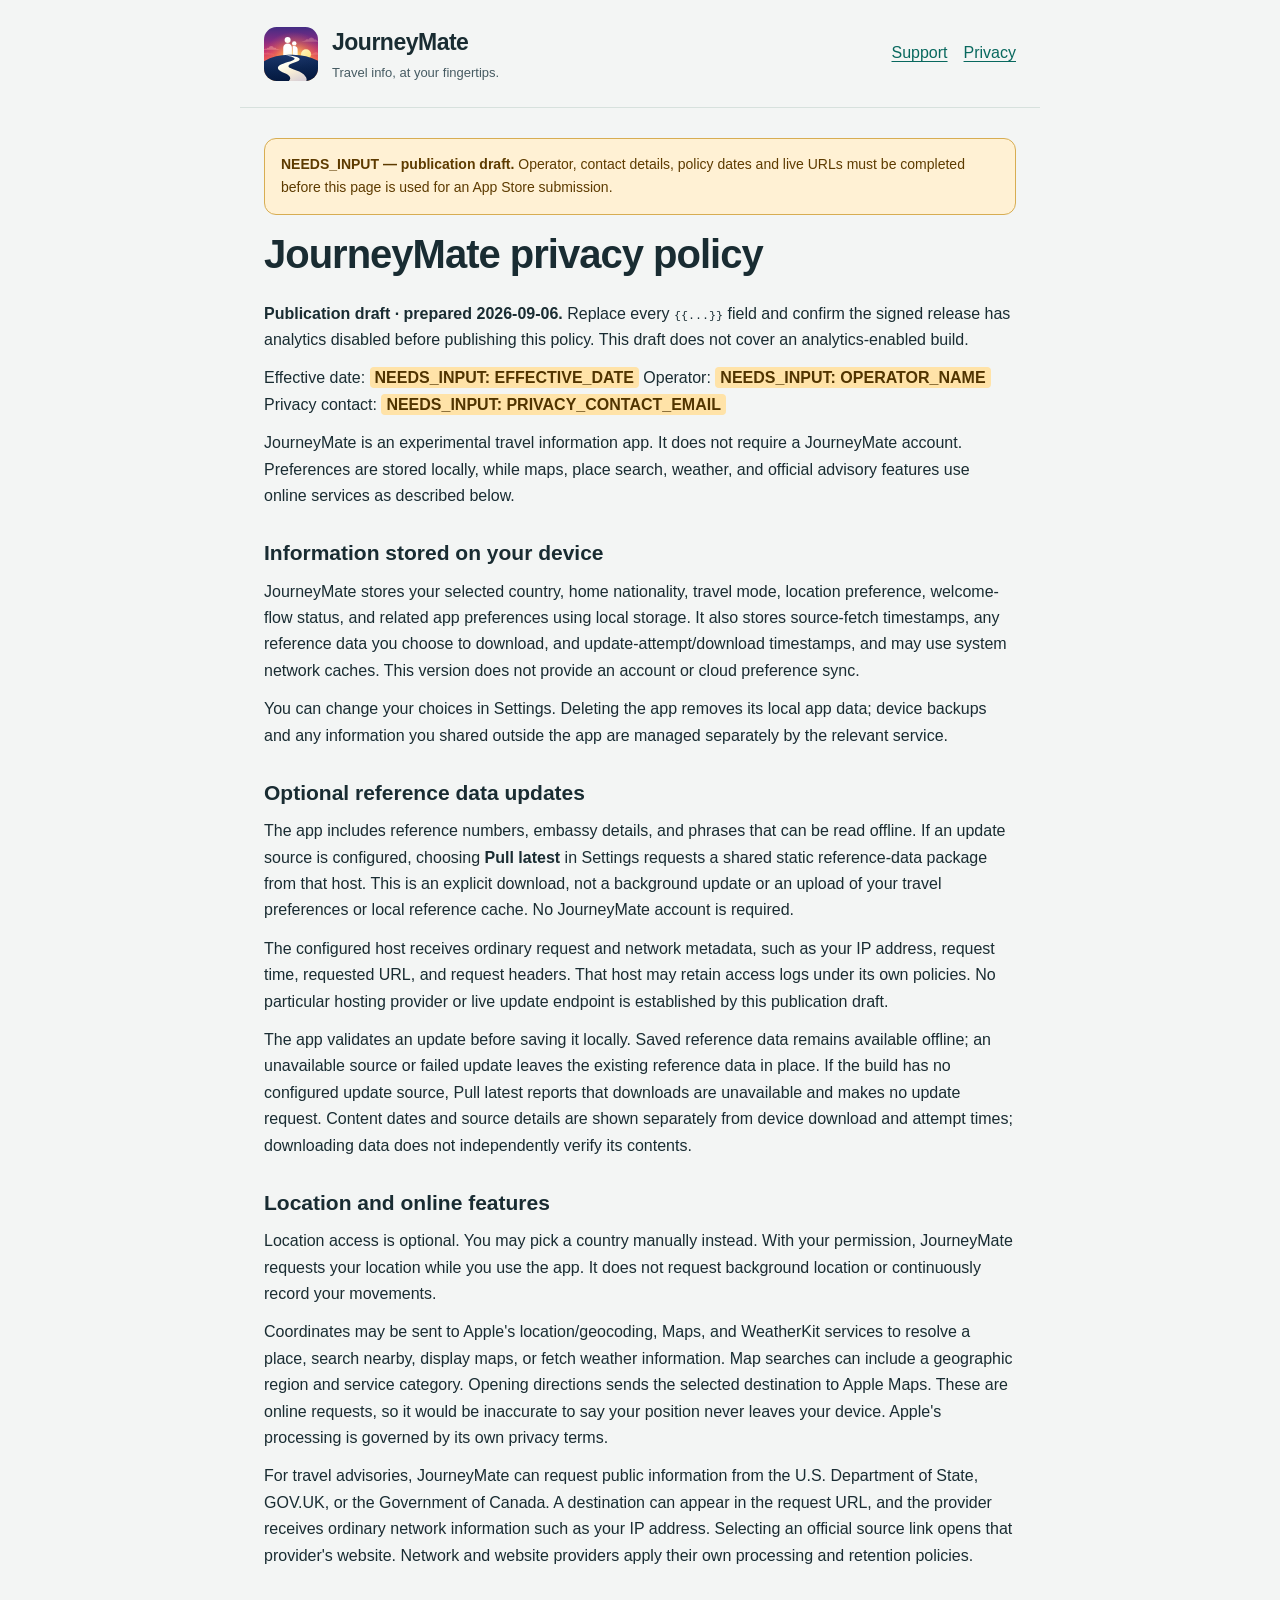
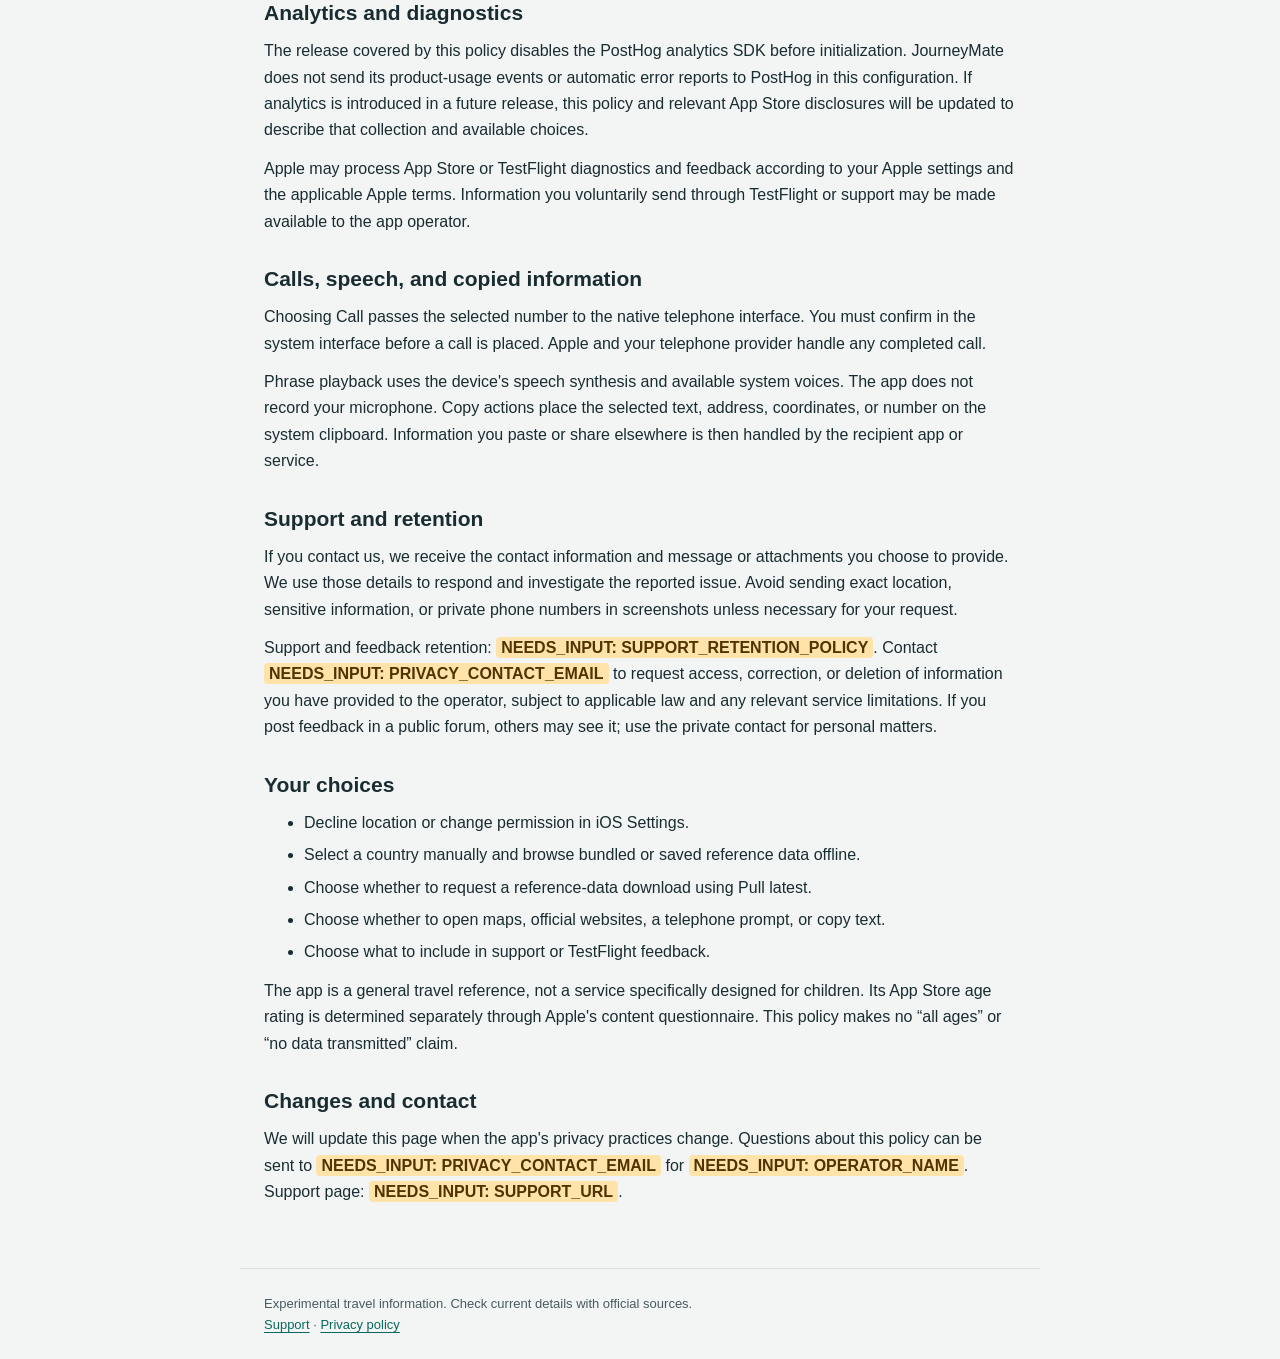
==== docs/appstore/site/privacy.html @ f3ed78eb "feat: prepare JourneyMate Pages site" ====
<!doctype html>
<html lang="en"><head><meta charset="utf-8"><meta name="viewport" content="width=device-width, initial-scale=1"><meta name="robots" content="noindex,nofollow"><meta name="description" content="JourneyMate privacy policy. Experimental travel information for iPhone and iPad."><title>JourneyMate privacy policy</title><link rel="stylesheet" href="styles.css"></head>
<body><a class="skip" href="#main">Skip to content</a><header><img src="assets/journeymate-logo.svg" alt="" width="54" height="54"><div><div class="brand">JourneyMate</div><div class="tag">Travel info, at your fingertips.</div></div><nav aria-label="Main"><a href="support.html">Support</a><a href="privacy.html">Privacy</a></nav></header><main id="main"><aside class="draft"><strong>NEEDS_INPUT — publication draft.</strong> Operator, contact details, policy dates and live URLs must be completed before this page is used for an App Store submission.</aside>
<h1>JourneyMate privacy policy</h1>
<p><strong>Publication draft · prepared 2026-09-06.</strong> Replace every <code>{{...}}</code> field and confirm the signed release has analytics disabled before publishing this policy. This draft does not cover an analytics-enabled build.</p>
<p>Effective date: <strong><mark class="needs-input">NEEDS_INPUT: EFFECTIVE_DATE</mark></strong> Operator: <strong><mark class="needs-input">NEEDS_INPUT: OPERATOR_NAME</mark></strong> Privacy contact: <strong><mark class="needs-input">NEEDS_INPUT: PRIVACY_CONTACT_EMAIL</mark></strong></p>
<p>JourneyMate is an experimental travel information app. It does not require a JourneyMate account. Preferences are stored locally, while maps, place search, weather, and official advisory features use online services as described below.</p>
<h2>Information stored on your device</h2>
<p>JourneyMate stores your selected country, home nationality, travel mode, location preference, welcome-flow status, and related app preferences using local storage. It also stores source-fetch timestamps, any reference data you choose to download, and update-attempt/download timestamps, and may use system network caches. This version does not provide an account or cloud preference sync.</p>
<p>You can change your choices in Settings. Deleting the app removes its local app data; device backups and any information you shared outside the app are managed separately by the relevant service.</p>
<h2>Optional reference data updates</h2>
<p>The app includes reference numbers, embassy details, and phrases that can be read offline. If an update source is configured, choosing <strong>Pull latest</strong> in Settings requests a shared static reference-data package from that host. This is an explicit download, not a background update or an upload of your travel preferences or local reference cache. No JourneyMate account is required.</p>
<p>The configured host receives ordinary request and network metadata, such as your IP address, request time, requested URL, and request headers. That host may retain access logs under its own policies. No particular hosting provider or live update endpoint is established by this publication draft.</p>
<p>The app validates an update before saving it locally. Saved reference data remains available offline; an unavailable source or failed update leaves the existing reference data in place. If the build has no configured update source, Pull latest reports that downloads are unavailable and makes no update request. Content dates and source details are shown separately from device download and attempt times; downloading data does not independently verify its contents.</p>
<h2>Location and online features</h2>
<p>Location access is optional. You may pick a country manually instead. With your permission, JourneyMate requests your location while you use the app. It does not request background location or continuously record your movements.</p>
<p>Coordinates may be sent to Apple&#x27;s location/geocoding, Maps, and WeatherKit services to resolve a place, search nearby, display maps, or fetch weather information. Map searches can include a geographic region and service category. Opening directions sends the selected destination to Apple Maps. These are online requests, so it would be inaccurate to say your position never leaves your device. Apple&#x27;s processing is governed by its own privacy terms.</p>
<p>For travel advisories, JourneyMate can request public information from the U.S. Department of State, GOV.UK, or the Government of Canada. A destination can appear in the request URL, and the provider receives ordinary network information such as your IP address. Selecting an official source link opens that provider&#x27;s website. Network and website providers apply their own processing and retention policies.</p>
<h2>Analytics and diagnostics</h2>
<p>The release covered by this policy disables the PostHog analytics SDK before initialization. JourneyMate does not send its product-usage events or automatic error reports to PostHog in this configuration. If analytics is introduced in a future release, this policy and relevant App Store disclosures will be updated to describe that collection and available choices.</p>
<p>Apple may process App Store or TestFlight diagnostics and feedback according to your Apple settings and the applicable Apple terms. Information you voluntarily send through TestFlight or support may be made available to the app operator.</p>
<h2>Calls, speech, and copied information</h2>
<p>Choosing Call passes the selected number to the native telephone interface. You must confirm in the system interface before a call is placed. Apple and your telephone provider handle any completed call.</p>
<p>Phrase playback uses the device&#x27;s speech synthesis and available system voices. The app does not record your microphone. Copy actions place the selected text, address, coordinates, or number on the system clipboard. Information you paste or share elsewhere is then handled by the recipient app or service.</p>
<h2>Support and retention</h2>
<p>If you contact us, we receive the contact information and message or attachments you choose to provide. We use those details to respond and investigate the reported issue. Avoid sending exact location, sensitive information, or private phone numbers in screenshots unless necessary for your request.</p>
<p>Support and feedback retention: <strong><mark class="needs-input">NEEDS_INPUT: SUPPORT_RETENTION_POLICY</mark></strong>. Contact <strong><mark class="needs-input">NEEDS_INPUT: PRIVACY_CONTACT_EMAIL</mark></strong> to request access, correction, or deletion of information you have provided to the operator, subject to applicable law and any relevant service limitations. If you post feedback in a public forum, others may see it; use the private contact for personal matters.</p>
<h2>Your choices</h2>
<ul>
<li>Decline location or change permission in iOS Settings.</li>
<li>Select a country manually and browse bundled or saved reference data offline.</li>
<li>Choose whether to request a reference-data download using Pull latest.</li>
<li>Choose whether to open maps, official websites, a telephone prompt, or copy text.</li>
<li>Choose what to include in support or TestFlight feedback.</li>
</ul>
<p>The app is a general travel reference, not a service specifically designed for children. Its App Store age rating is determined separately through Apple&#x27;s content questionnaire. This policy makes no “all ages” or “no data transmitted” claim.</p>
<h2>Changes and contact</h2>
<p>We will update this page when the app&#x27;s privacy practices change. Questions about this policy can be sent to <strong><mark class="needs-input">NEEDS_INPUT: PRIVACY_CONTACT_EMAIL</mark></strong> for <strong><mark class="needs-input">NEEDS_INPUT: OPERATOR_NAME</mark></strong>. Support page: <strong><mark class="needs-input">NEEDS_INPUT: SUPPORT_URL</mark></strong>.</p>
</main><footer>Experimental travel information. Check current details with official sources.<br><a href="support.html">Support</a> · <a href="privacy.html">Privacy policy</a></footer></body></html>
---- docs/appstore/site/styles.css ----
*{box-sizing:border-box}html{color-scheme:light dark}body{margin:0;background:#f3f5f4;color:#192c32;font-family:-apple-system,BlinkMacSystemFont,"Segoe UI",sans-serif;line-height:1.65}header,main,footer{max-width:800px;margin:auto;padding:24px}header{display:flex;align-items:center;gap:14px;border-bottom:1px solid #d7e1dd}header img{width:54px;height:54px;border-radius:23%}.brand{font-weight:750;font-size:23px;letter-spacing:-.5px}.tag{font-size:13px;color:#465b62}nav{margin-left:auto;display:flex;gap:16px}a{color:#08685e;text-decoration-thickness:1px;text-underline-offset:3px}a:focus-visible{outline:3px solid #f57c00;outline-offset:4px;border-radius:3px}main{padding-top:30px;padding-bottom:50px}h1{font-size:clamp(29px,6vw,40px);line-height:1.15;letter-spacing:-1px;margin:16px 0 24px}h2{font-size:21px;margin:30px 0 10px;line-height:1.3}p,ul{margin:12px 0}li{margin:6px 0}.draft{background:#fff1d4;color:#5d3b00;border:1px solid #d7ad52;border-radius:12px;padding:14px 16px;font-size:14px}.needs-input{background:#ffe3a8;color:#503400;padding:2px 5px;border-radius:4px;font-weight:700;overflow-wrap:anywhere}code{font-size:.9em;overflow-wrap:anywhere}footer{font-size:13px;border-top:1px solid #d7e1dd;color:#465b62}.skip{position:absolute;left:-10000px}.skip:focus{left:16px;top:10px;background:white;padding:10px;z-index:2}@media(max-width:540px){header{flex-wrap:wrap}nav{width:100%;margin-left:0}header,main,footer{padding-left:20px;padding-right:20px}}@media(prefers-color-scheme:dark){body{background:#101b20;color:#e6efec}header,footer{border-color:#31424a}.tag,footer{color:#b3c5ca}a{color:#83dbcb}.draft{background:#352a17;color:#ffe7b4;border-color:#80642f}.needs-input{background:#574315;color:#fff0cb}.skip:focus{background:#17242b}}
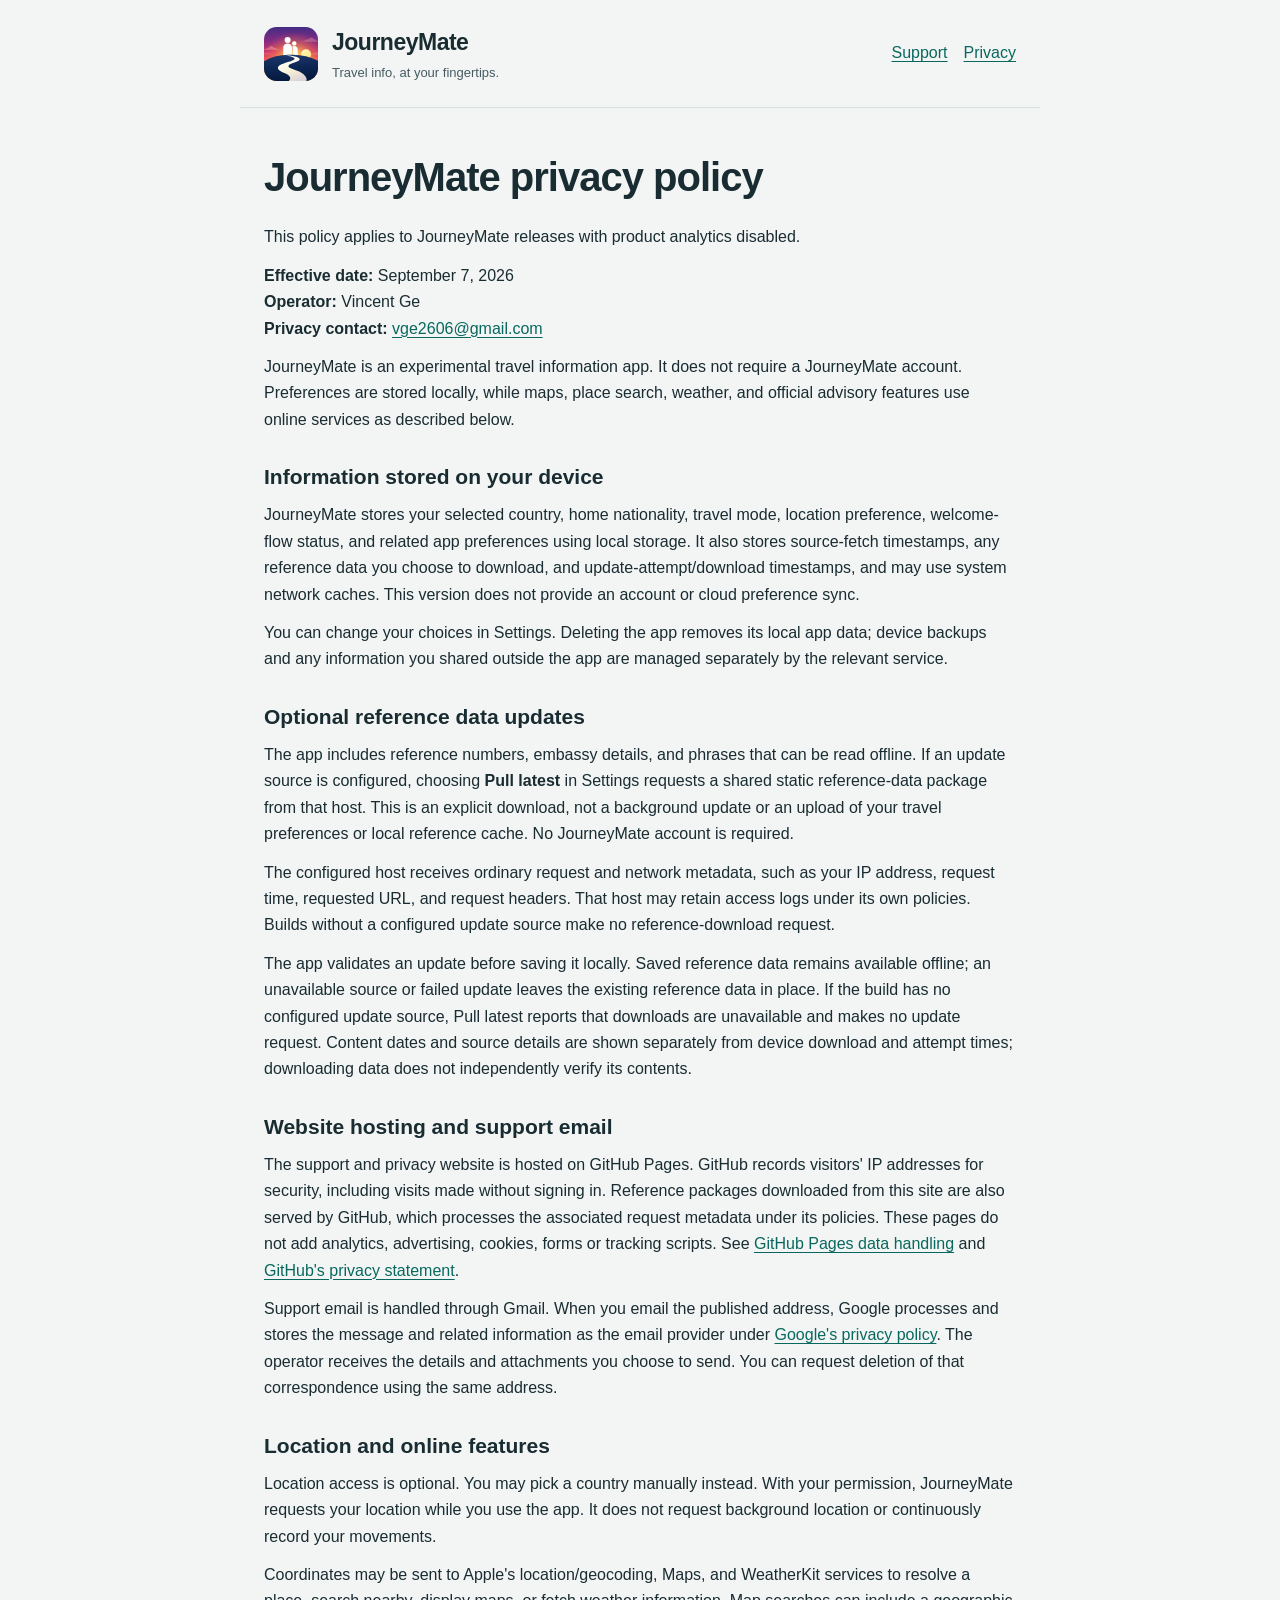
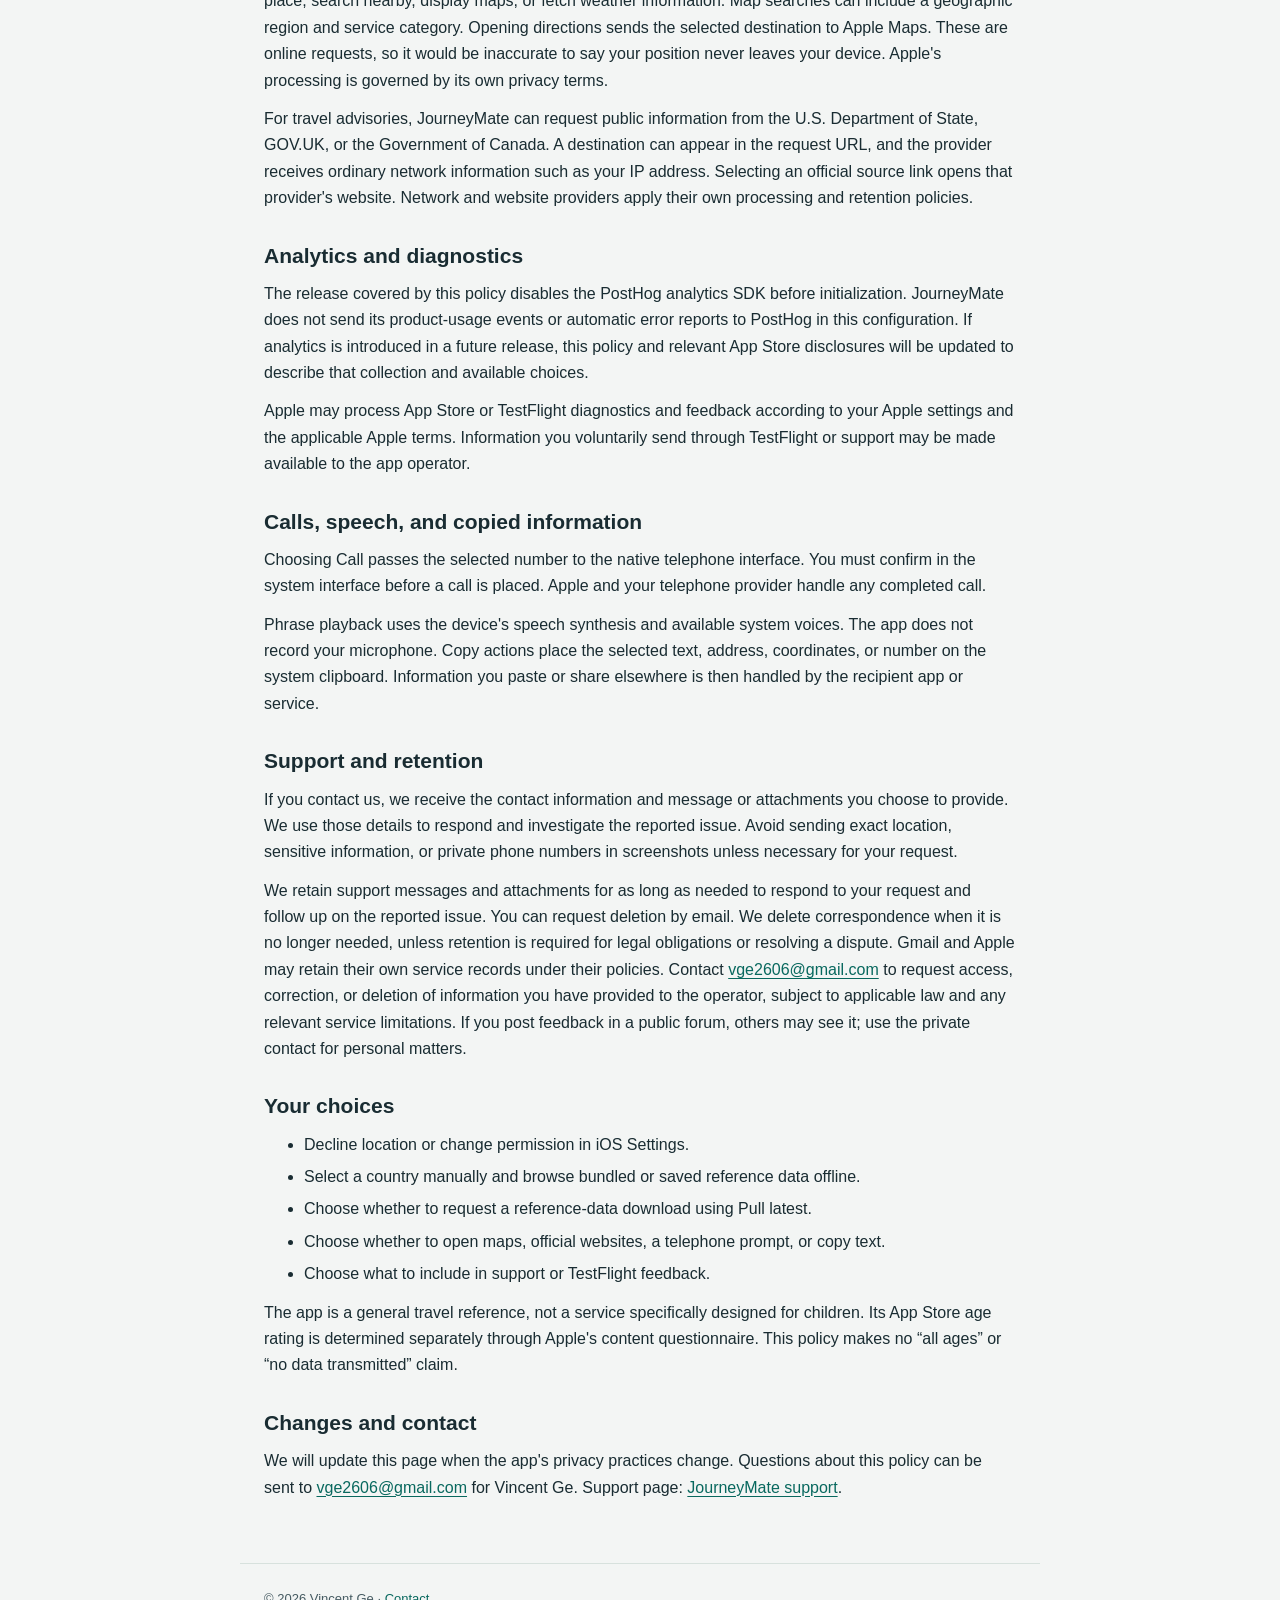
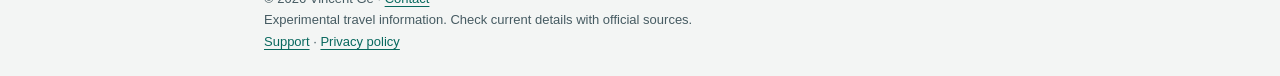
==== commit 4d598b14: "feat: publish support and privacy pages" ====
--- a/docs/appstore/site/privacy.html
+++ b/docs/appstore/site/privacy.html
@@ -1,17 +1,21 @@
 <!doctype html>
-<html lang="en"><head><meta charset="utf-8"><meta name="viewport" content="width=device-width, initial-scale=1"><meta name="robots" content="noindex,nofollow"><meta name="description" content="JourneyMate privacy policy. Experimental travel information for iPhone and iPad."><title>JourneyMate privacy policy</title><link rel="stylesheet" href="styles.css"></head>
-<body><a class="skip" href="#main">Skip to content</a><header><img src="assets/journeymate-logo.svg" alt="" width="54" height="54"><div><div class="brand">JourneyMate</div><div class="tag">Travel info, at your fingertips.</div></div><nav aria-label="Main"><a href="support.html">Support</a><a href="privacy.html">Privacy</a></nav></header><main id="main"><aside class="draft"><strong>NEEDS_INPUT — publication draft.</strong> Operator, contact details, policy dates and live URLs must be completed before this page is used for an App Store submission.</aside>
+<html lang="en"><head><meta charset="utf-8"><meta name="viewport" content="width=device-width, initial-scale=1"><meta name="description" content="JourneyMate privacy policy. Experimental travel information for iPhone and iPad."><title>JourneyMate privacy policy</title><link rel="stylesheet" href="styles.css"></head>
+<body><a class="skip" href="#main">Skip to content</a><header><img src="assets/journeymate-logo.svg" alt="" width="54" height="54"><div><div class="brand">JourneyMate</div><div class="tag">Travel info, at your fingertips.</div></div><nav aria-label="Main"><a href="support.html">Support</a><a href="privacy.html">Privacy</a></nav></header><main id="main">
 <h1>JourneyMate privacy policy</h1>
-<p><strong>Publication draft · prepared 2026-09-06.</strong> Replace every <code>{{...}}</code> field and confirm the signed release has analytics disabled before publishing this policy. This draft does not cover an analytics-enabled build.</p>
-<p>Effective date: <strong><mark class="needs-input">NEEDS_INPUT: EFFECTIVE_DATE</mark></strong> Operator: <strong><mark class="needs-input">NEEDS_INPUT: OPERATOR_NAME</mark></strong> Privacy contact: <strong><mark class="needs-input">NEEDS_INPUT: PRIVACY_CONTACT_EMAIL</mark></strong></p>
+<p>This policy applies to JourneyMate releases with product analytics disabled.</p>
+
+<p><strong>Effective date:</strong> September 7, 2026<br><strong>Operator:</strong> Vincent Ge<br><strong>Privacy contact:</strong> <a href="mailto:vge2606@gmail.com">vge2606@gmail.com</a></p>
 <p>JourneyMate is an experimental travel information app. It does not require a JourneyMate account. Preferences are stored locally, while maps, place search, weather, and official advisory features use online services as described below.</p>
 <h2>Information stored on your device</h2>
 <p>JourneyMate stores your selected country, home nationality, travel mode, location preference, welcome-flow status, and related app preferences using local storage. It also stores source-fetch timestamps, any reference data you choose to download, and update-attempt/download timestamps, and may use system network caches. This version does not provide an account or cloud preference sync.</p>
 <p>You can change your choices in Settings. Deleting the app removes its local app data; device backups and any information you shared outside the app are managed separately by the relevant service.</p>
 <h2>Optional reference data updates</h2>
 <p>The app includes reference numbers, embassy details, and phrases that can be read offline. If an update source is configured, choosing <strong>Pull latest</strong> in Settings requests a shared static reference-data package from that host. This is an explicit download, not a background update or an upload of your travel preferences or local reference cache. No JourneyMate account is required.</p>
-<p>The configured host receives ordinary request and network metadata, such as your IP address, request time, requested URL, and request headers. That host may retain access logs under its own policies. No particular hosting provider or live update endpoint is established by this publication draft.</p>
+<p>The configured host receives ordinary request and network metadata, such as your IP address, request time, requested URL, and request headers. That host may retain access logs under its own policies. Builds without a configured update source make no reference-download request.</p>
 <p>The app validates an update before saving it locally. Saved reference data remains available offline; an unavailable source or failed update leaves the existing reference data in place. If the build has no configured update source, Pull latest reports that downloads are unavailable and makes no update request. Content dates and source details are shown separately from device download and attempt times; downloading data does not independently verify its contents.</p>
+<h2>Website hosting and support email</h2>
+<p>The support and privacy website is hosted on GitHub Pages. GitHub records visitors' IP addresses for security, including visits made without signing in. Reference packages downloaded from this site are also served by GitHub, which processes the associated request metadata under its policies. These pages do not add analytics, advertising, cookies, forms or tracking scripts. See <a href="https://docs.github.com/en/pages/getting-started-with-github-pages/what-is-github-pages">GitHub Pages data handling</a> and <a href="https://docs.github.com/en/site-policy/privacy-policies/github-general-privacy-statement">GitHub's privacy statement</a>.</p>
+<p>Support email is handled through Gmail. When you email the published address, Google processes and stores the message and related information as the email provider under <a href="https://policies.google.com/privacy">Google's privacy policy</a>. The operator receives the details and attachments you choose to send. You can request deletion of that correspondence using the same address.</p>
 <h2>Location and online features</h2>
 <p>Location access is optional. You may pick a country manually instead. With your permission, JourneyMate requests your location while you use the app. It does not request background location or continuously record your movements.</p>
 <p>Coordinates may be sent to Apple&#x27;s location/geocoding, Maps, and WeatherKit services to resolve a place, search nearby, display maps, or fetch weather information. Map searches can include a geographic region and service category. Opening directions sends the selected destination to Apple Maps. These are online requests, so it would be inaccurate to say your position never leaves your device. Apple&#x27;s processing is governed by its own privacy terms.</p>
@@ -24,7 +28,7 @@
 <p>Phrase playback uses the device&#x27;s speech synthesis and available system voices. The app does not record your microphone. Copy actions place the selected text, address, coordinates, or number on the system clipboard. Information you paste or share elsewhere is then handled by the recipient app or service.</p>
 <h2>Support and retention</h2>
 <p>If you contact us, we receive the contact information and message or attachments you choose to provide. We use those details to respond and investigate the reported issue. Avoid sending exact location, sensitive information, or private phone numbers in screenshots unless necessary for your request.</p>
-<p>Support and feedback retention: <strong><mark class="needs-input">NEEDS_INPUT: SUPPORT_RETENTION_POLICY</mark></strong>. Contact <strong><mark class="needs-input">NEEDS_INPUT: PRIVACY_CONTACT_EMAIL</mark></strong> to request access, correction, or deletion of information you have provided to the operator, subject to applicable law and any relevant service limitations. If you post feedback in a public forum, others may see it; use the private contact for personal matters.</p>
+<p>We retain support messages and attachments for as long as needed to respond to your request and follow up on the reported issue. You can request deletion by email. We delete correspondence when it is no longer needed, unless retention is required for legal obligations or resolving a dispute. Gmail and Apple may retain their own service records under their policies. Contact <a href="mailto:vge2606@gmail.com">vge2606@gmail.com</a> to request access, correction, or deletion of information you have provided to the operator, subject to applicable law and any relevant service limitations. If you post feedback in a public forum, others may see it; use the private contact for personal matters.</p>
 <h2>Your choices</h2>
 <ul>
 <li>Decline location or change permission in iOS Settings.</li>
@@ -35,5 +39,5 @@
 </ul>
 <p>The app is a general travel reference, not a service specifically designed for children. Its App Store age rating is determined separately through Apple&#x27;s content questionnaire. This policy makes no “all ages” or “no data transmitted” claim.</p>
 <h2>Changes and contact</h2>
-<p>We will update this page when the app&#x27;s privacy practices change. Questions about this policy can be sent to <strong><mark class="needs-input">NEEDS_INPUT: PRIVACY_CONTACT_EMAIL</mark></strong> for <strong><mark class="needs-input">NEEDS_INPUT: OPERATOR_NAME</mark></strong>. Support page: <strong><mark class="needs-input">NEEDS_INPUT: SUPPORT_URL</mark></strong>.</p>
-</main><footer>Experimental travel information. Check current details with official sources.<br><a href="support.html">Support</a> · <a href="privacy.html">Privacy policy</a></footer></body></html>
+<p>We will update this page when the app&#x27;s privacy practices change. Questions about this policy can be sent to <a href="mailto:vge2606@gmail.com">vge2606@gmail.com</a> for Vincent Ge. Support page: <a href="support.html">JourneyMate support</a>.</p>
+</main><footer>© 2026 Vincent Ge · <a href="mailto:vge2606@gmail.com">Contact</a><br>Experimental travel information. Check current details with official sources.<br><a href="support.html">Support</a> · <a href="privacy.html">Privacy policy</a></footer></body></html>
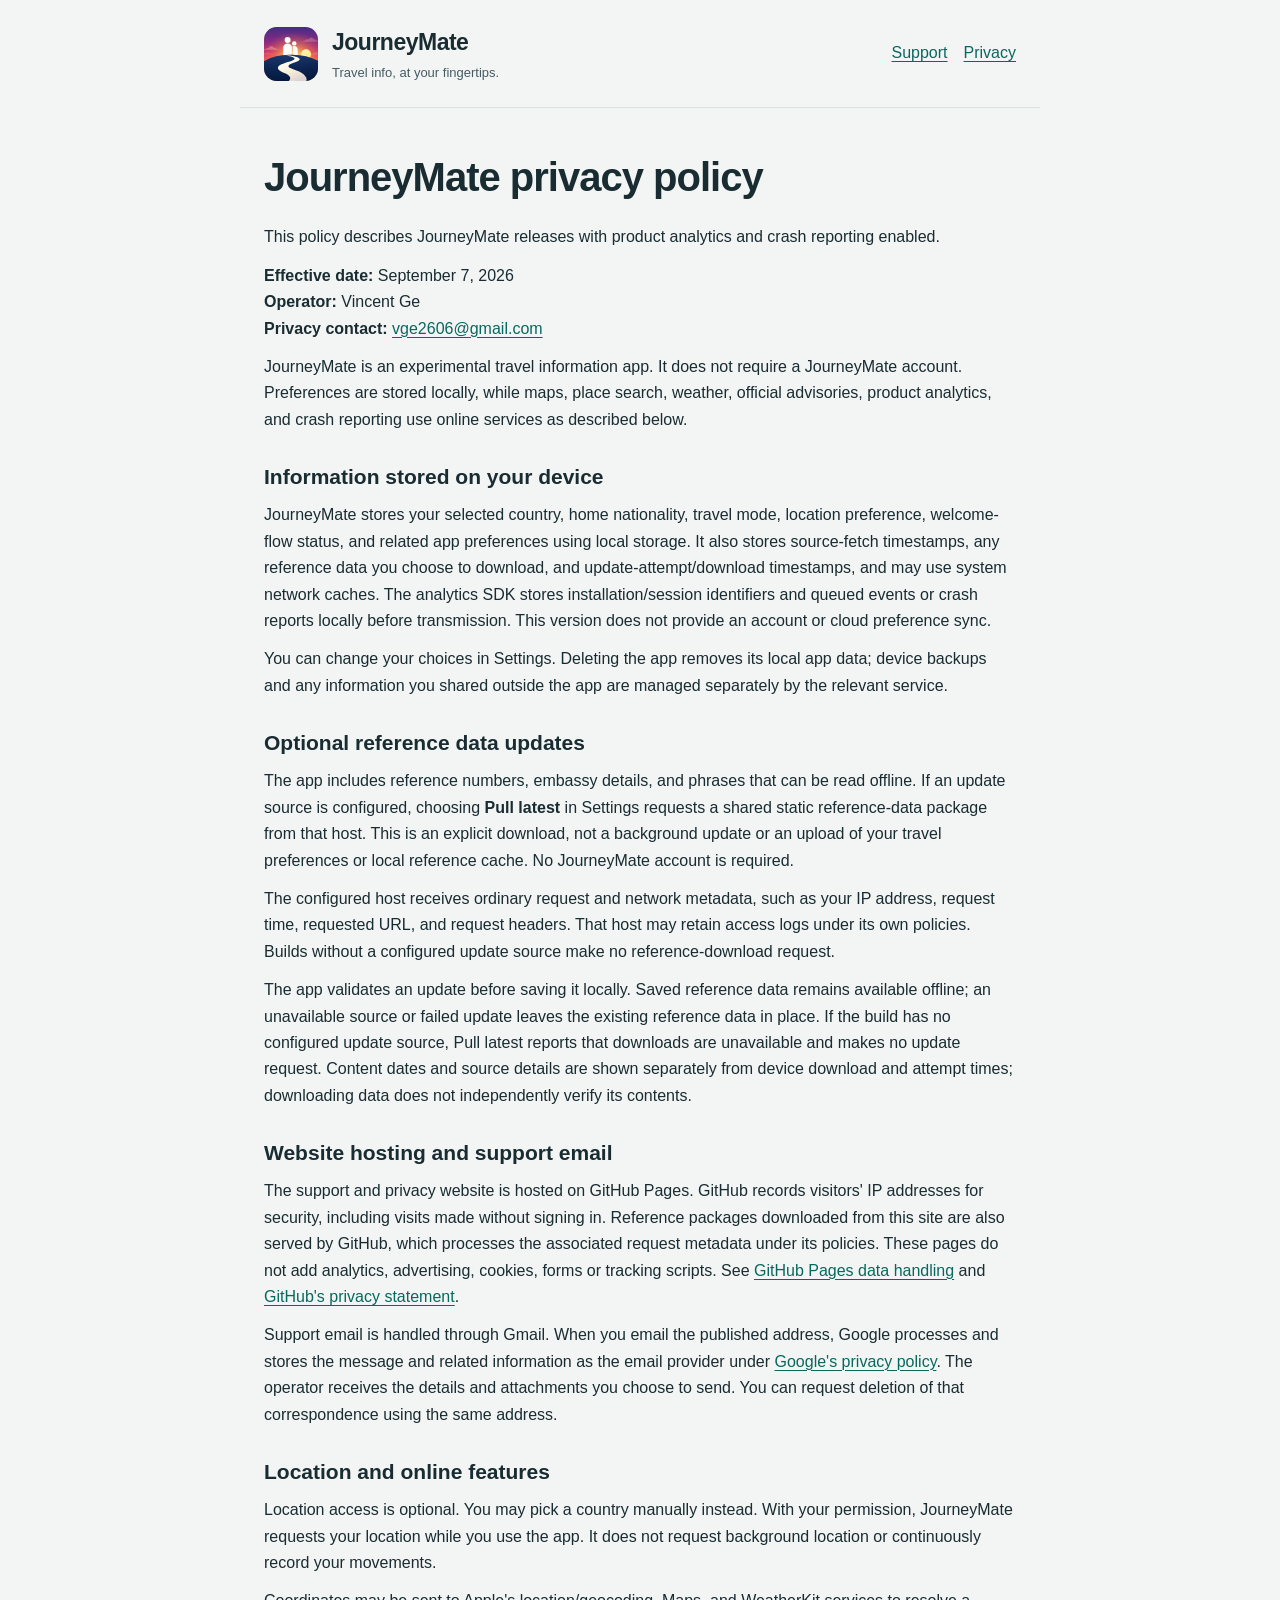
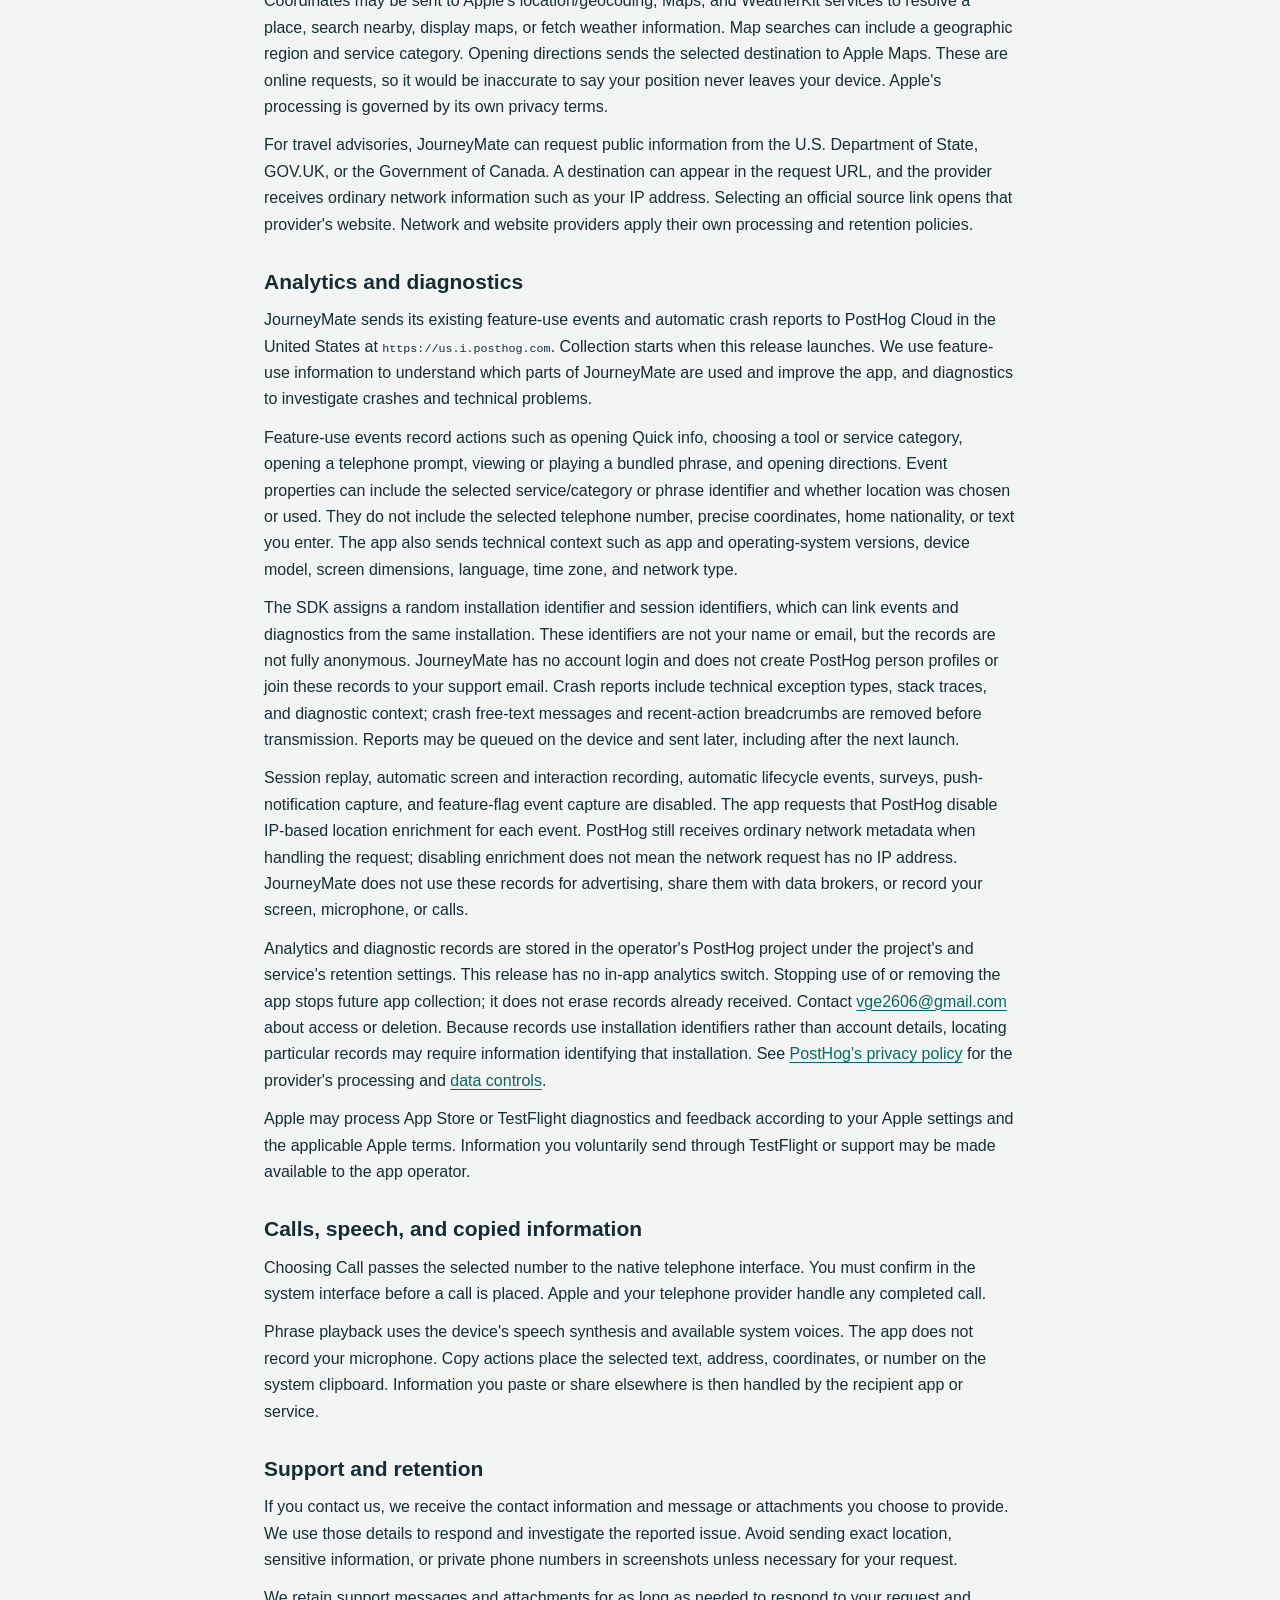
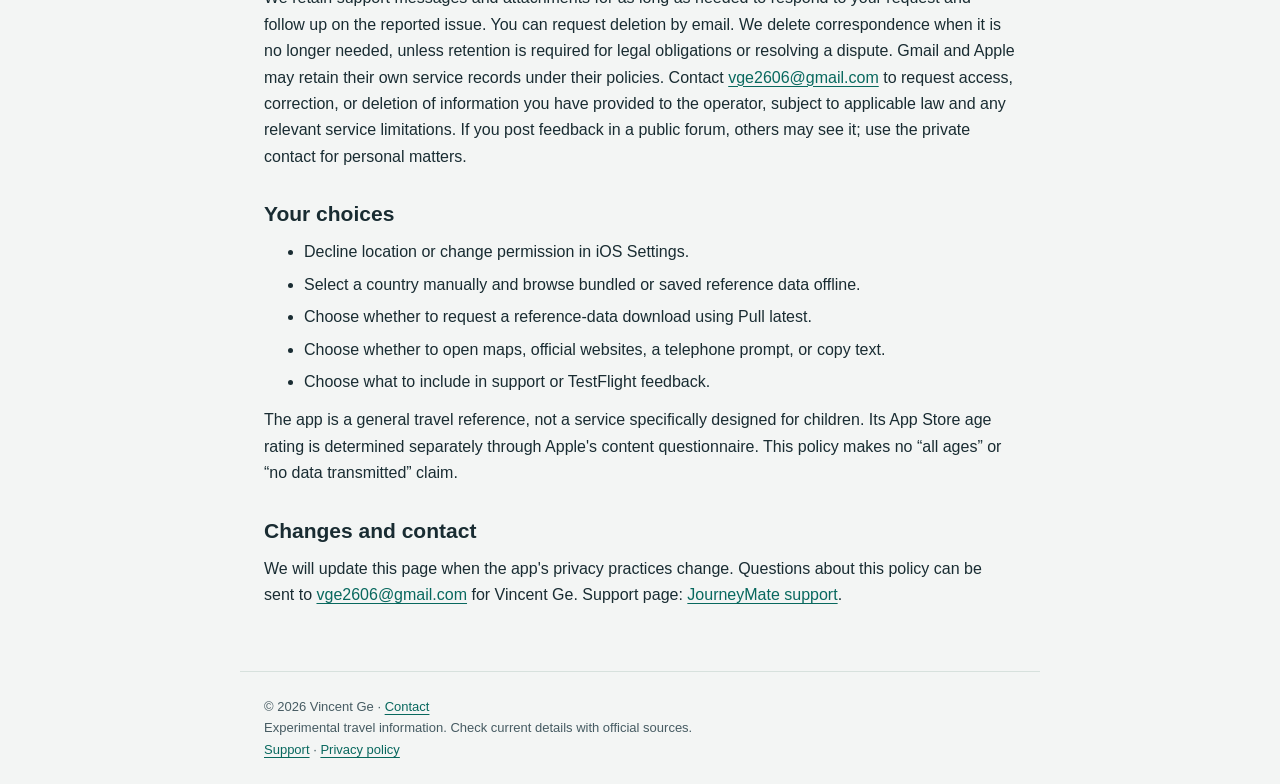
==== commit 94be59f3: "Disclose enabled JourneyMate analytics and crash reporting" ====
--- a/docs/appstore/site/privacy.html
+++ b/docs/appstore/site/privacy.html
@@ -2,12 +2,12 @@
 <html lang="en"><head><meta charset="utf-8"><meta name="viewport" content="width=device-width, initial-scale=1"><meta name="description" content="JourneyMate privacy policy. Experimental travel information for iPhone and iPad."><title>JourneyMate privacy policy</title><link rel="stylesheet" href="styles.css"></head>
 <body><a class="skip" href="#main">Skip to content</a><header><img src="assets/journeymate-logo.svg" alt="" width="54" height="54"><div><div class="brand">JourneyMate</div><div class="tag">Travel info, at your fingertips.</div></div><nav aria-label="Main"><a href="support.html">Support</a><a href="privacy.html">Privacy</a></nav></header><main id="main">
 <h1>JourneyMate privacy policy</h1>
-<p>This policy applies to JourneyMate releases with product analytics disabled.</p>
+<p>This policy describes JourneyMate releases with product analytics and crash reporting enabled.</p>
 
 <p><strong>Effective date:</strong> September 7, 2026<br><strong>Operator:</strong> Vincent Ge<br><strong>Privacy contact:</strong> <a href="mailto:vge2606@gmail.com">vge2606@gmail.com</a></p>
-<p>JourneyMate is an experimental travel information app. It does not require a JourneyMate account. Preferences are stored locally, while maps, place search, weather, and official advisory features use online services as described below.</p>
+<p>JourneyMate is an experimental travel information app. It does not require a JourneyMate account. Preferences are stored locally, while maps, place search, weather, official advisories, product analytics, and crash reporting use online services as described below.</p>
 <h2>Information stored on your device</h2>
-<p>JourneyMate stores your selected country, home nationality, travel mode, location preference, welcome-flow status, and related app preferences using local storage. It also stores source-fetch timestamps, any reference data you choose to download, and update-attempt/download timestamps, and may use system network caches. This version does not provide an account or cloud preference sync.</p>
+<p>JourneyMate stores your selected country, home nationality, travel mode, location preference, welcome-flow status, and related app preferences using local storage. It also stores source-fetch timestamps, any reference data you choose to download, and update-attempt/download timestamps, and may use system network caches. The analytics SDK stores installation/session identifiers and queued events or crash reports locally before transmission. This version does not provide an account or cloud preference sync.</p>
 <p>You can change your choices in Settings. Deleting the app removes its local app data; device backups and any information you shared outside the app are managed separately by the relevant service.</p>
 <h2>Optional reference data updates</h2>
 <p>The app includes reference numbers, embassy details, and phrases that can be read offline. If an update source is configured, choosing <strong>Pull latest</strong> in Settings requests a shared static reference-data package from that host. This is an explicit download, not a background update or an upload of your travel preferences or local reference cache. No JourneyMate account is required.</p>
@@ -21,7 +21,11 @@
 <p>Coordinates may be sent to Apple&#x27;s location/geocoding, Maps, and WeatherKit services to resolve a place, search nearby, display maps, or fetch weather information. Map searches can include a geographic region and service category. Opening directions sends the selected destination to Apple Maps. These are online requests, so it would be inaccurate to say your position never leaves your device. Apple&#x27;s processing is governed by its own privacy terms.</p>
 <p>For travel advisories, JourneyMate can request public information from the U.S. Department of State, GOV.UK, or the Government of Canada. A destination can appear in the request URL, and the provider receives ordinary network information such as your IP address. Selecting an official source link opens that provider&#x27;s website. Network and website providers apply their own processing and retention policies.</p>
 <h2>Analytics and diagnostics</h2>
-<p>The release covered by this policy disables the PostHog analytics SDK before initialization. JourneyMate does not send its product-usage events or automatic error reports to PostHog in this configuration. If analytics is introduced in a future release, this policy and relevant App Store disclosures will be updated to describe that collection and available choices.</p>
+<p>JourneyMate sends its existing feature-use events and automatic crash reports to PostHog Cloud in the United States at <code>https://us.i.posthog.com</code>. Collection starts when this release launches. We use feature-use information to understand which parts of JourneyMate are used and improve the app, and diagnostics to investigate crashes and technical problems.</p>
+<p>Feature-use events record actions such as opening Quick info, choosing a tool or service category, opening a telephone prompt, viewing or playing a bundled phrase, and opening directions. Event properties can include the selected service/category or phrase identifier and whether location was chosen or used. They do not include the selected telephone number, precise coordinates, home nationality, or text you enter. The app also sends technical context such as app and operating-system versions, device model, screen dimensions, language, time zone, and network type.</p>
+<p>The SDK assigns a random installation identifier and session identifiers, which can link events and diagnostics from the same installation. These identifiers are not your name or email, but the records are not fully anonymous. JourneyMate has no account login and does not create PostHog person profiles or join these records to your support email. Crash reports include technical exception types, stack traces, and diagnostic context; crash free-text messages and recent-action breadcrumbs are removed before transmission. Reports may be queued on the device and sent later, including after the next launch.</p>
+<p>Session replay, automatic screen and interaction recording, automatic lifecycle events, surveys, push-notification capture, and feature-flag event capture are disabled. The app requests that PostHog disable IP-based location enrichment for each event. PostHog still receives ordinary network metadata when handling the request; disabling enrichment does not mean the network request has no IP address. JourneyMate does not use these records for advertising, share them with data brokers, or record your screen, microphone, or calls.</p>
+<p>Analytics and diagnostic records are stored in the operator&#x27;s PostHog project under the project&#x27;s and service&#x27;s retention settings. This release has no in-app analytics switch. Stopping use of or removing the app stops future app collection; it does not erase records already received. Contact <a href="mailto:vge2606@gmail.com">vge2606@gmail.com</a> about access or deletion. Because records use installation identifiers rather than account details, locating particular records may require information identifying that installation. See <a href="https://posthog.com/privacy">PostHog&#x27;s privacy policy</a> for the provider&#x27;s processing and <a href="https://posthog.com/docs/privacy/data-storage">data controls</a>.</p>
 <p>Apple may process App Store or TestFlight diagnostics and feedback according to your Apple settings and the applicable Apple terms. Information you voluntarily send through TestFlight or support may be made available to the app operator.</p>
 <h2>Calls, speech, and copied information</h2>
 <p>Choosing Call passes the selected number to the native telephone interface. You must confirm in the system interface before a call is placed. Apple and your telephone provider handle any completed call.</p>
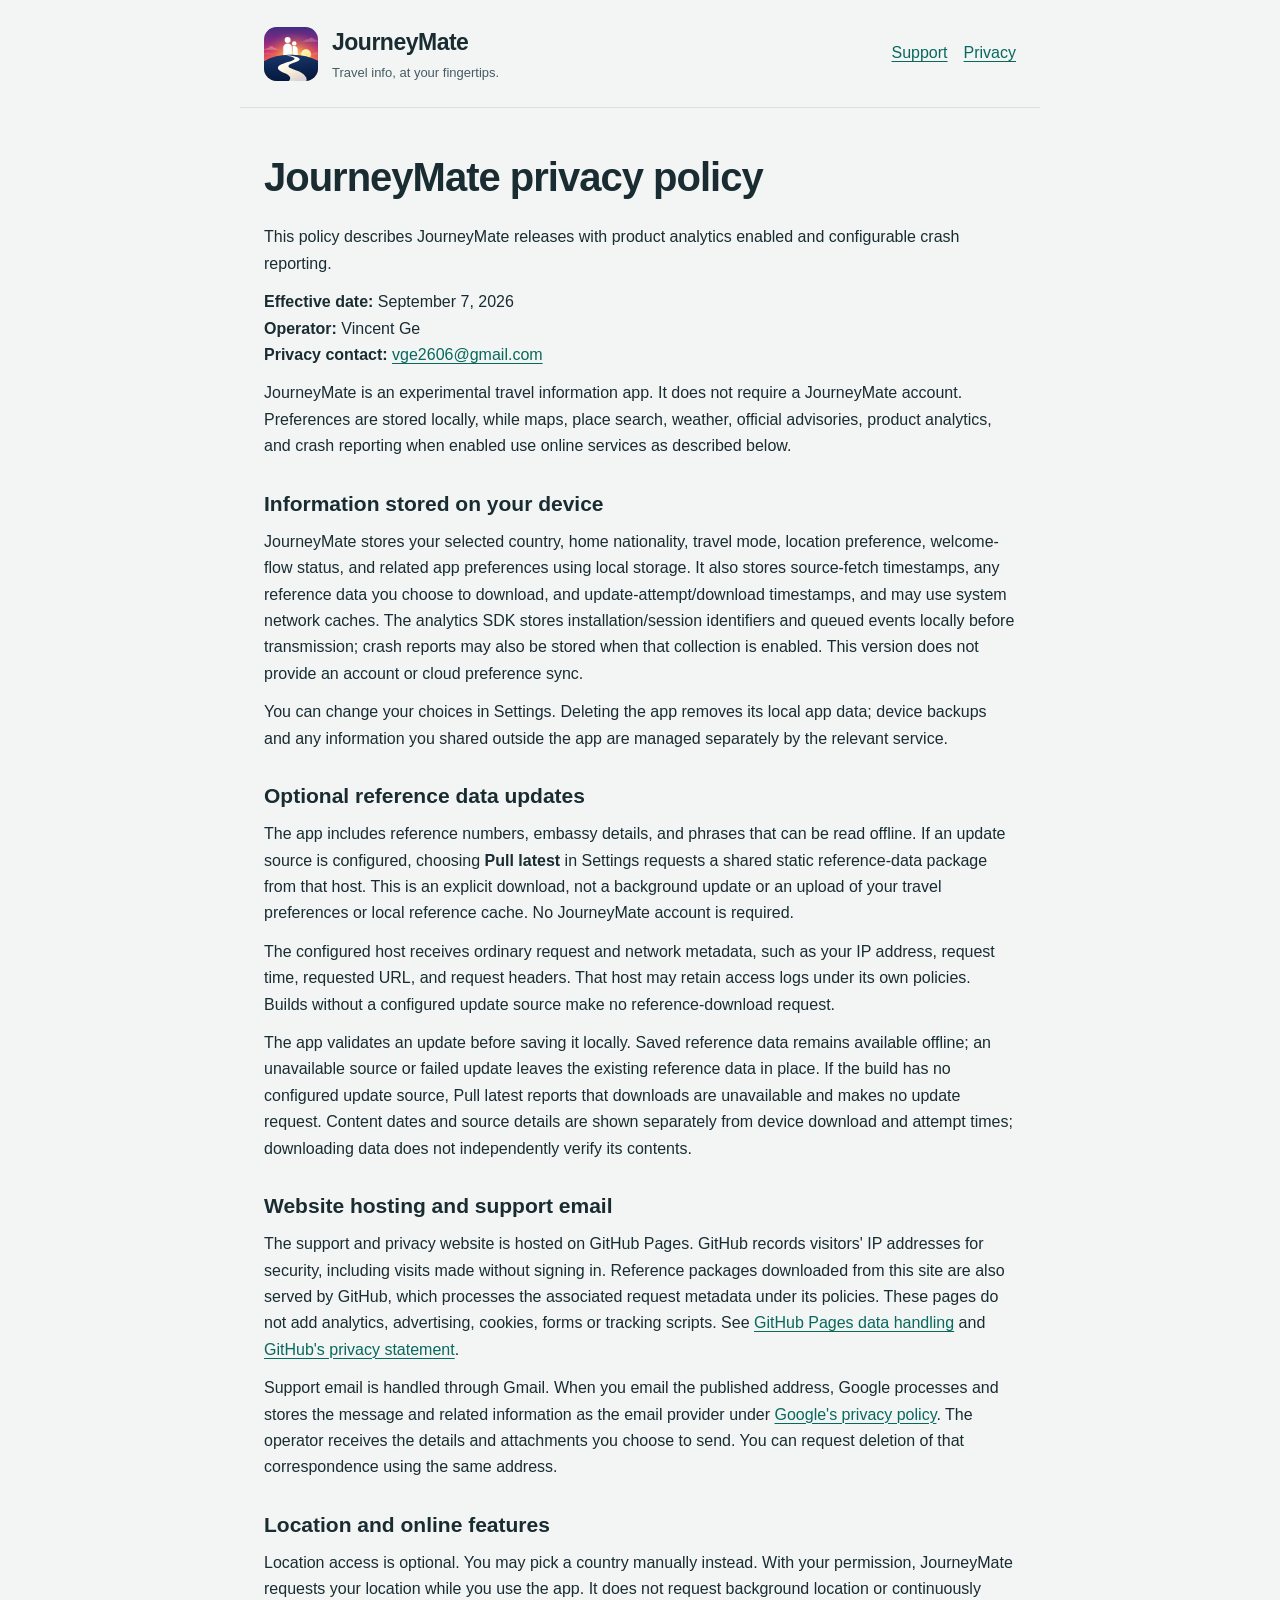
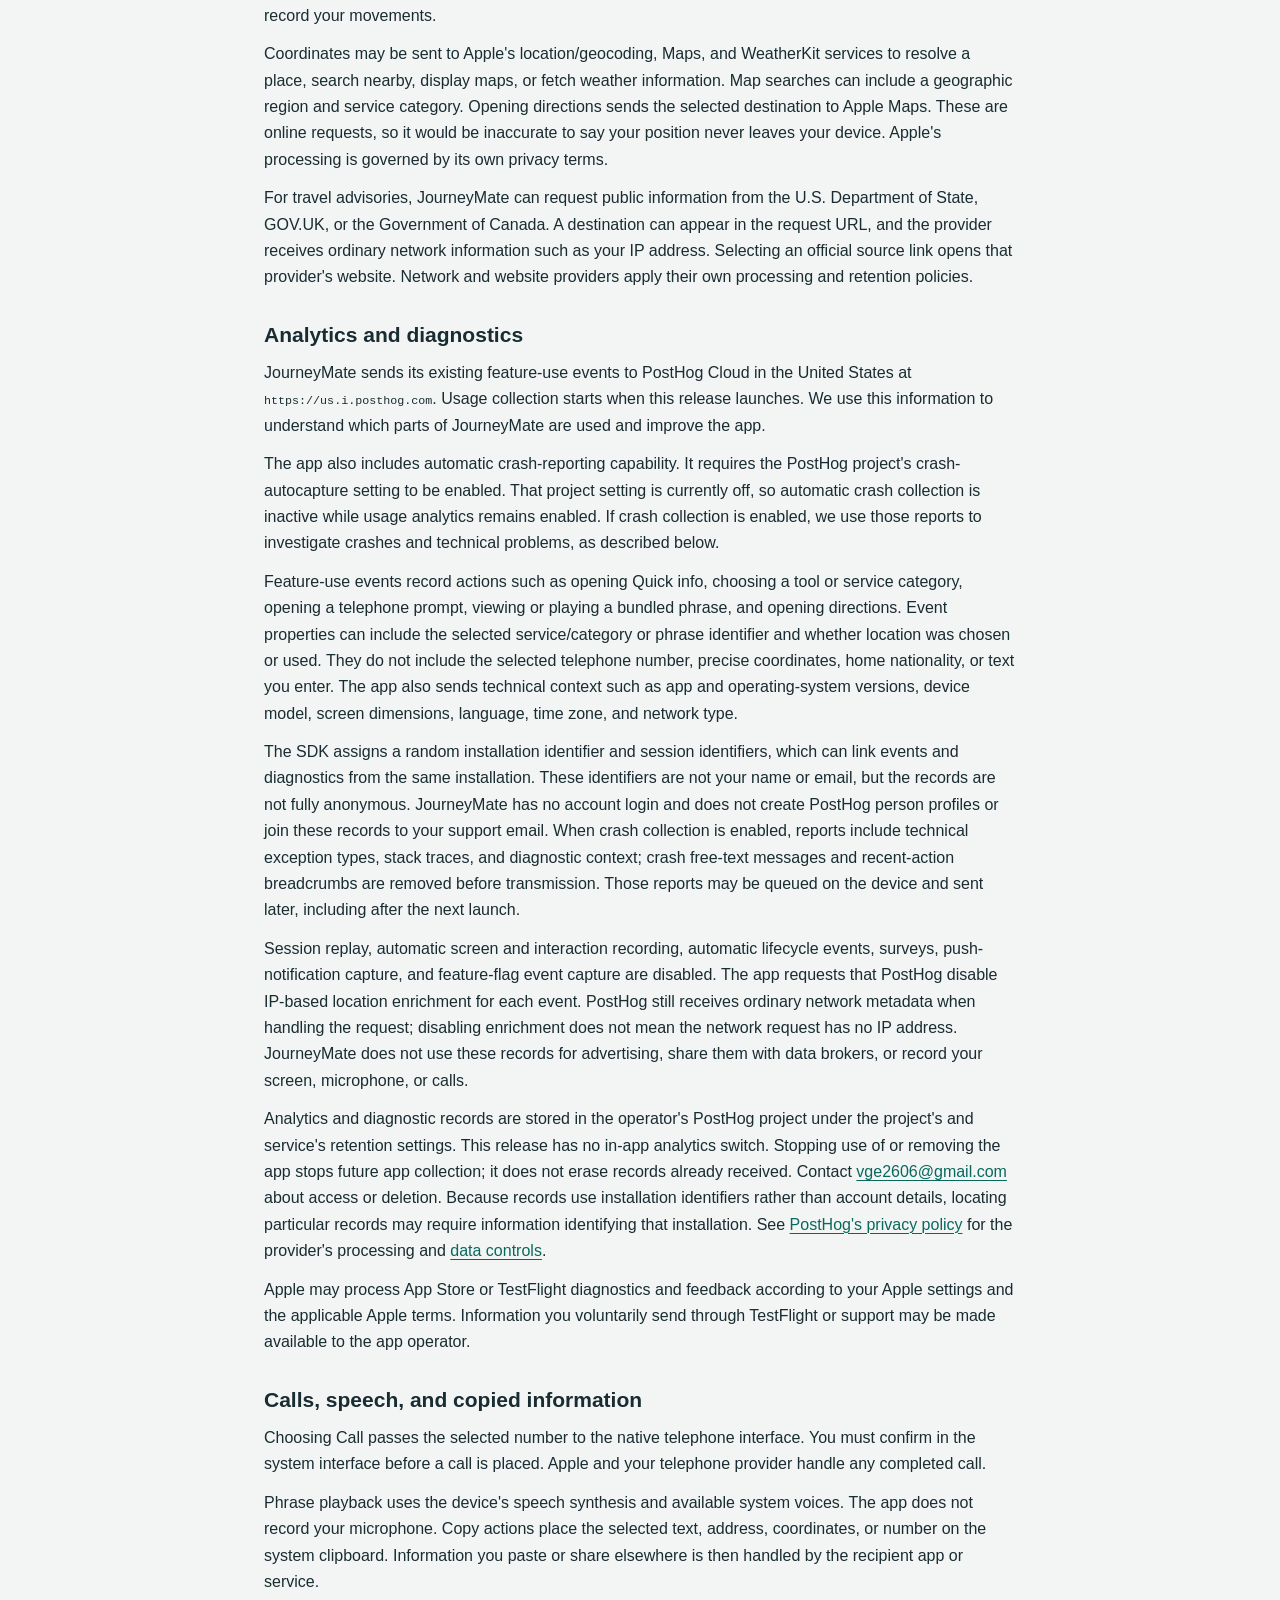
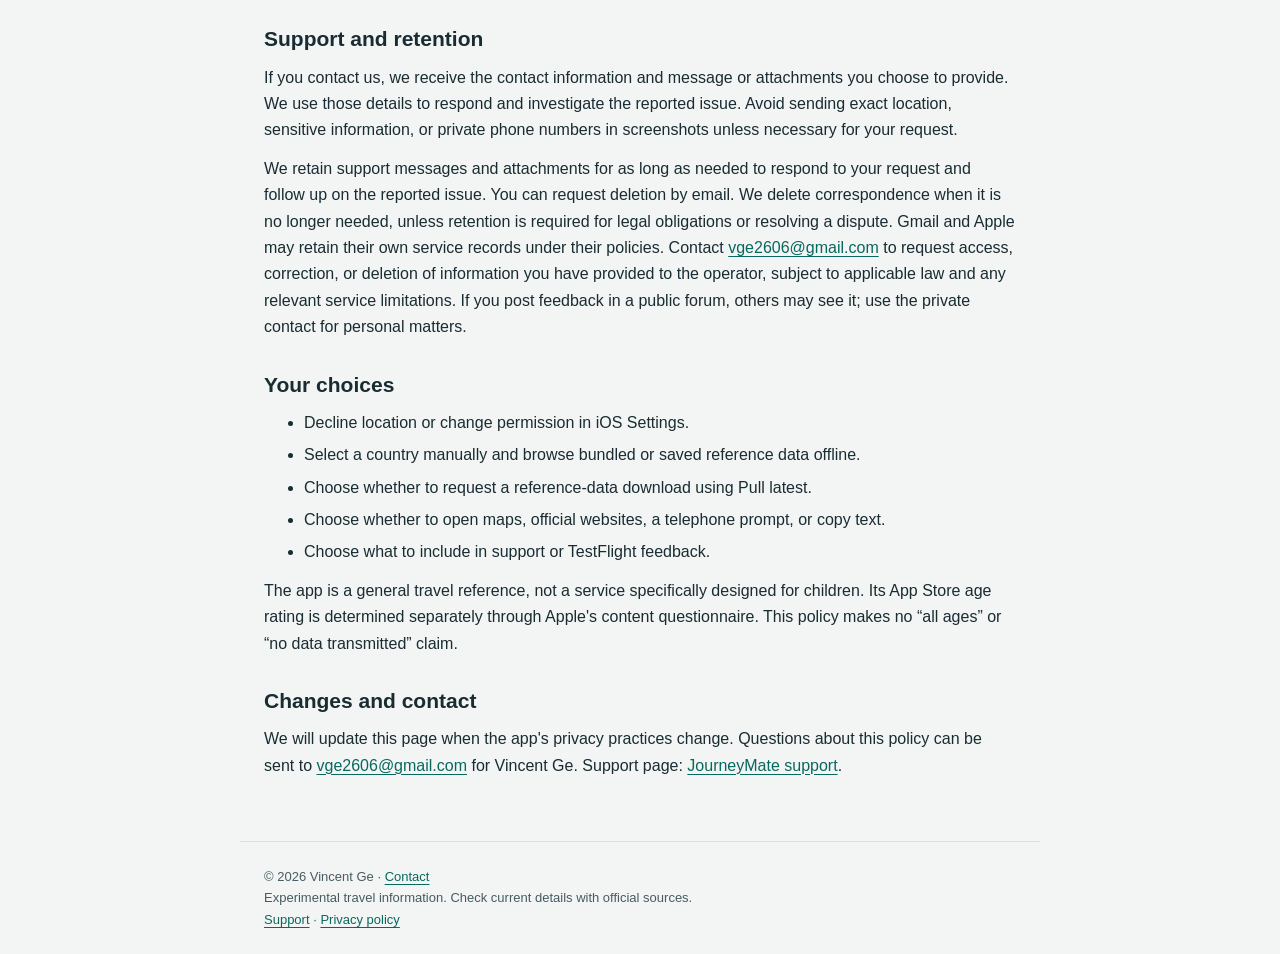
==== commit 8dfeaf3f: "Clarify current PostHog crash collection setting" ====
--- a/docs/appstore/site/privacy.html
+++ b/docs/appstore/site/privacy.html
@@ -2,12 +2,12 @@
 <html lang="en"><head><meta charset="utf-8"><meta name="viewport" content="width=device-width, initial-scale=1"><meta name="description" content="JourneyMate privacy policy. Experimental travel information for iPhone and iPad."><title>JourneyMate privacy policy</title><link rel="stylesheet" href="styles.css"></head>
 <body><a class="skip" href="#main">Skip to content</a><header><img src="assets/journeymate-logo.svg" alt="" width="54" height="54"><div><div class="brand">JourneyMate</div><div class="tag">Travel info, at your fingertips.</div></div><nav aria-label="Main"><a href="support.html">Support</a><a href="privacy.html">Privacy</a></nav></header><main id="main">
 <h1>JourneyMate privacy policy</h1>
-<p>This policy describes JourneyMate releases with product analytics and crash reporting enabled.</p>
+<p>This policy describes JourneyMate releases with product analytics enabled and configurable crash reporting.</p>
 
 <p><strong>Effective date:</strong> September 7, 2026<br><strong>Operator:</strong> Vincent Ge<br><strong>Privacy contact:</strong> <a href="mailto:vge2606@gmail.com">vge2606@gmail.com</a></p>
-<p>JourneyMate is an experimental travel information app. It does not require a JourneyMate account. Preferences are stored locally, while maps, place search, weather, official advisories, product analytics, and crash reporting use online services as described below.</p>
+<p>JourneyMate is an experimental travel information app. It does not require a JourneyMate account. Preferences are stored locally, while maps, place search, weather, official advisories, product analytics, and crash reporting when enabled use online services as described below.</p>
 <h2>Information stored on your device</h2>
-<p>JourneyMate stores your selected country, home nationality, travel mode, location preference, welcome-flow status, and related app preferences using local storage. It also stores source-fetch timestamps, any reference data you choose to download, and update-attempt/download timestamps, and may use system network caches. The analytics SDK stores installation/session identifiers and queued events or crash reports locally before transmission. This version does not provide an account or cloud preference sync.</p>
+<p>JourneyMate stores your selected country, home nationality, travel mode, location preference, welcome-flow status, and related app preferences using local storage. It also stores source-fetch timestamps, any reference data you choose to download, and update-attempt/download timestamps, and may use system network caches. The analytics SDK stores installation/session identifiers and queued events locally before transmission; crash reports may also be stored when that collection is enabled. This version does not provide an account or cloud preference sync.</p>
 <p>You can change your choices in Settings. Deleting the app removes its local app data; device backups and any information you shared outside the app are managed separately by the relevant service.</p>
 <h2>Optional reference data updates</h2>
 <p>The app includes reference numbers, embassy details, and phrases that can be read offline. If an update source is configured, choosing <strong>Pull latest</strong> in Settings requests a shared static reference-data package from that host. This is an explicit download, not a background update or an upload of your travel preferences or local reference cache. No JourneyMate account is required.</p>
@@ -21,9 +21,10 @@
 <p>Coordinates may be sent to Apple&#x27;s location/geocoding, Maps, and WeatherKit services to resolve a place, search nearby, display maps, or fetch weather information. Map searches can include a geographic region and service category. Opening directions sends the selected destination to Apple Maps. These are online requests, so it would be inaccurate to say your position never leaves your device. Apple&#x27;s processing is governed by its own privacy terms.</p>
 <p>For travel advisories, JourneyMate can request public information from the U.S. Department of State, GOV.UK, or the Government of Canada. A destination can appear in the request URL, and the provider receives ordinary network information such as your IP address. Selecting an official source link opens that provider&#x27;s website. Network and website providers apply their own processing and retention policies.</p>
 <h2>Analytics and diagnostics</h2>
-<p>JourneyMate sends its existing feature-use events and automatic crash reports to PostHog Cloud in the United States at <code>https://us.i.posthog.com</code>. Collection starts when this release launches. We use feature-use information to understand which parts of JourneyMate are used and improve the app, and diagnostics to investigate crashes and technical problems.</p>
+<p>JourneyMate sends its existing feature-use events to PostHog Cloud in the United States at <code>https://us.i.posthog.com</code>. Usage collection starts when this release launches. We use this information to understand which parts of JourneyMate are used and improve the app.</p>
+<p>The app also includes automatic crash-reporting capability. It requires the PostHog project&#x27;s crash-autocapture setting to be enabled. That project setting is currently off, so automatic crash collection is inactive while usage analytics remains enabled. If crash collection is enabled, we use those reports to investigate crashes and technical problems, as described below.</p>
 <p>Feature-use events record actions such as opening Quick info, choosing a tool or service category, opening a telephone prompt, viewing or playing a bundled phrase, and opening directions. Event properties can include the selected service/category or phrase identifier and whether location was chosen or used. They do not include the selected telephone number, precise coordinates, home nationality, or text you enter. The app also sends technical context such as app and operating-system versions, device model, screen dimensions, language, time zone, and network type.</p>
-<p>The SDK assigns a random installation identifier and session identifiers, which can link events and diagnostics from the same installation. These identifiers are not your name or email, but the records are not fully anonymous. JourneyMate has no account login and does not create PostHog person profiles or join these records to your support email. Crash reports include technical exception types, stack traces, and diagnostic context; crash free-text messages and recent-action breadcrumbs are removed before transmission. Reports may be queued on the device and sent later, including after the next launch.</p>
+<p>The SDK assigns a random installation identifier and session identifiers, which can link events and diagnostics from the same installation. These identifiers are not your name or email, but the records are not fully anonymous. JourneyMate has no account login and does not create PostHog person profiles or join these records to your support email. When crash collection is enabled, reports include technical exception types, stack traces, and diagnostic context; crash free-text messages and recent-action breadcrumbs are removed before transmission. Those reports may be queued on the device and sent later, including after the next launch.</p>
 <p>Session replay, automatic screen and interaction recording, automatic lifecycle events, surveys, push-notification capture, and feature-flag event capture are disabled. The app requests that PostHog disable IP-based location enrichment for each event. PostHog still receives ordinary network metadata when handling the request; disabling enrichment does not mean the network request has no IP address. JourneyMate does not use these records for advertising, share them with data brokers, or record your screen, microphone, or calls.</p>
 <p>Analytics and diagnostic records are stored in the operator&#x27;s PostHog project under the project&#x27;s and service&#x27;s retention settings. This release has no in-app analytics switch. Stopping use of or removing the app stops future app collection; it does not erase records already received. Contact <a href="mailto:vge2606@gmail.com">vge2606@gmail.com</a> about access or deletion. Because records use installation identifiers rather than account details, locating particular records may require information identifying that installation. See <a href="https://posthog.com/privacy">PostHog&#x27;s privacy policy</a> for the provider&#x27;s processing and <a href="https://posthog.com/docs/privacy/data-storage">data controls</a>.</p>
 <p>Apple may process App Store or TestFlight diagnostics and feedback according to your Apple settings and the applicable Apple terms. Information you voluntarily send through TestFlight or support may be made available to the app operator.</p>
